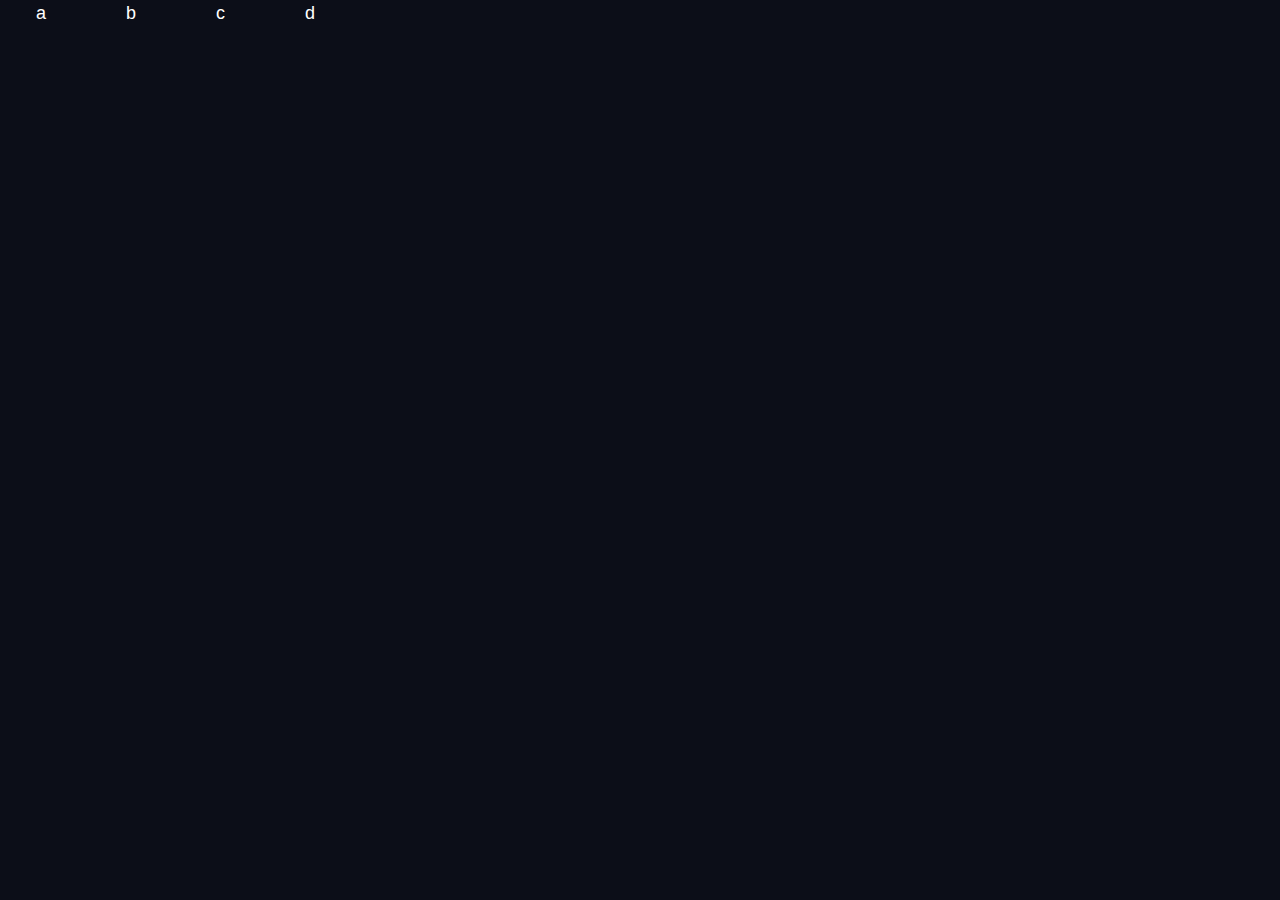
==== index.html @ 2124998d "Finished design system page" ====
<!DOCTYPE html>
<html lang="en">
  <head>
    <meta charset="UTF-8" />
    <meta name="viewport" content="width=device-width, initial-scale=1.0" />

    <link
      rel="icon"
      type="image/png"
      sizes="32x32"
      href="./assets/favicon-32x32.png"
    />
    <link rel="stylesheet" href="index.css" />

    <title>Frontend Mentor | Space tourism website</title>
  </head>
  <body>
    <div class="container flex" style="--gap: 5rem">
      <div class="box">a</div>
      <div class="box">b</div>
      <div class="box">c</div>
      <div class="box">d</div>
    </div>
  </body>
</html>
---- index.css ----
/* ------------------- */
/* Custom Properties   */
/* ------------------- */
:root {
  /* colors */
  --clr-dark: 230 35% 7%;
  --clr-light: 231 77% 90%;
  --clr-white: 0 0% 100%;

  /* fonts-sizes */
  --fs-900: 9.375rem;
  --fs-800: 6.25rem;
  --fs-700: 3.5rem;
  --fs-600: 2rem;
  --fs-500: 1.75rem;
  --fs-400: 1.125rem;
  --fs-300: 1rem;
  --fs-200: 0.875rem;
  /* font-families */
  --ff-serif: "Bellefair", serif;
  --ff-sans-cond: "Barlow Condensed", sans-serif;
  --ff-sans-normal: "Barlow", sans-serif;
}

/* ------------------- */
/* Reset               */
/* ------------------- */
/* https://piccalil.li/blog/a-modern-css-reset/ */

/* box sizing */
*,
*::before,
*::after {
  box-sizing: border-box;
}
/* reset margins */
body,
h1,
h2,
h3,
h4,
h5,
p,
figure,
picture {
  margin: 0;
}
h1,
h2,
h3,
h4,
h5,
h6,
p {
  font-weight: 400;
}
body {
  font-family: var(--ff-sans-normal);
  font-size: var(--fs-400);
  color: hsl(var(--clr-white));
  background-color: hsl(var(--clr-dark));
  line-height: 1.5;
  min-height: 100vh;
}
/* make images easier to work with */
img,
picture {
  max-width: 100%;
  display: block;
}
/* make forms elements easier to work with */
input,
button,
textarea,
select {
  font: inherit;
}
/* remove animations for people who've turned them off */
@media (prefers-reduce-motion: reduce) {
  *,
  *::before,
  *::after {
    animation-duration: 0.01ms !important;
    animation-iteration-count: 1 !important;
    transition-duration: 0.01ms !important;
    scroll-behavior: auto !important;
  }
}

/* ------------------- */
/* Utility Classes     */
/* ------------------- */
/* General */
.flex {
  display: flex;
  gap: var(--gap, 1rem);
}
.grid {
  display: grid;
  gap: var(--gap, 1rem);
}
.flex-column {
  flex-direction: column;
}
.justify-center {
  justify-content: center;
}
.flow > * + * {
  margin-top: var(--flow-space, 1rem);
}
.container {
  /* padding-inline: 2em; */
  padding: 0 2em;
  /* margin-inline: auto; */
  margin: 0 auto;
  max-width: 80rem;
}
.sr-only {
  position: absolute;
  width: 1px;
  height: 1px;
  padding: 0;
  margin: -1px;
  overflow: hidden;
  clip: rect(0, 0, 0, 0);
  white-space: nowrap;
  border: 0;
}

/* Colors */
.bg-dark {
  background-color: hsl(var(--clr-dark));
}
.bg-light {
  background-color: hsl(var(--clr-light));
}
.bg-white {
  background-color: hsl(var(--clr-white));
}
.text-dark {
  color: hsl(var(--clr-dark));
}
.text-light {
  color: hsl(var(--clr-light));
}
.text-white {
  color: hsl(var(--clr-white));
}

/* typography */
.ff-serif {
  font-family: var(--ff-serif);
}
.ff-sans-cond {
  font-family: var(--ff-sans-cond);
}
.ff-sans-normal {
  font-family: var(--ff-sans-normal);
}
.letter-spacing-1 {
  letter-spacing: 4.75px;
}
.letter-spacing-2 {
  letter-spacing: 2.7px;
}
.letter-spacing-3 {
  letter-spacing: 2.35px;
}
.uppercase {
  text-transform: uppercase;
}
.fs-900 {
  font-size: var(--fs-900);
}
.fs-800 {
  font-size: var(--fs-800);
}
.fs-700 {
  font-size: var(--fs-700);
}
.fs-600 {
  font-size: var(--fs-600);
}
.fs-500 {
  font-size: var(--fs-500);
}
.fs-400 {
  font-size: var(--fs-400);
}
.fs-300 {
  font-size: var(--fs-300);
}
.fs-200 {
  font-size: var(--fs-200);
}
.fs-900,
.fs-800,
.fs-700,
.fs-600 {
  line-height: 1.1;
}
.text-center {
  text-align: center;
}
.numbered-title {
  font-family: var(--ff-sans-cond);
  font-size: var(--fs-500);
  text-transform: uppercase;
  letter-spacing: 4.72px;
}
.numbered-title span {
  margin-right: 0.5em;
  font-weight: 700;
  color: hsl(var(--clr-white) / 0.25);
}
/* Spacing */
.mx-auto {
  margin-left: auto;
  margin-right: auto;
}

/* ------------------- */
/* componens     */
/* ------------------- */
.large-button {
  position: relative;
  display: grid;
  place-items: center;
  padding: 0 2em;
  aspect-ratio: 1;
  border-radius: 50%;
  text-decoration: none;
}
.large-button::after {
  content: "";
  position: absolute;
  z-index: -1;
  width: 100%;
  height: 100%;
  background: hsl(var(--clr-white) / 0.15);
  border-radius: 50%;
  opacity: 0;
  transition: opacity 500ms ease-in-out, transform 750ms ease-in-out;
}

.large-button:hover::after,
.large-button:focus::after,
.large-button.focus::after {
  opacity: 1;
  transform: scale(1.5);
}

.primary-navigation {
  --gap: 8rem;
  --underline-gap: 2rem;
  list-style: none;
  padding: 0;
  margin: 0;
}
.primary-navigation a {
  text-decoration: none;
}
.primary-navigation a > span {
  font-weight: 700;
  margin-right: 0.5em;
}
.underline-indicators > * {
  padding: var(--underline-gap, 1rem) 0;
  border: 0;
  cursor: pointer;
  border-bottom: 0.2rem solid hsl(var(--clr-white) / 0);
}
.underline-indicators > *:hover,
.underline-indicators > *:focus,
.underline-indicators > .hover {
  border-color: hsl(var(--clr-white) / 0.5);
}
.underline-indicators > .active {
  border-color: hsl(var(--clr-white) / 1);
}

.tab-list {
  --gap: 2rem;
}

.dot-indicators > * {
  cursor: pointer;
  border: 0;
  border-radius: 50%;
  aspect-ratio: 1;
  padding: 0.5em;
  background-color: hsl(var(--clr-white) / 0.25);
}
.dot-indicators > *:hover,
.dot-indicators > *:focus {
  background-color: hsl(var(--clr-white) / 0.5);
}
.dot-indicators > .active {
  background-color: hsl(var(--clr-white) / 1);
}
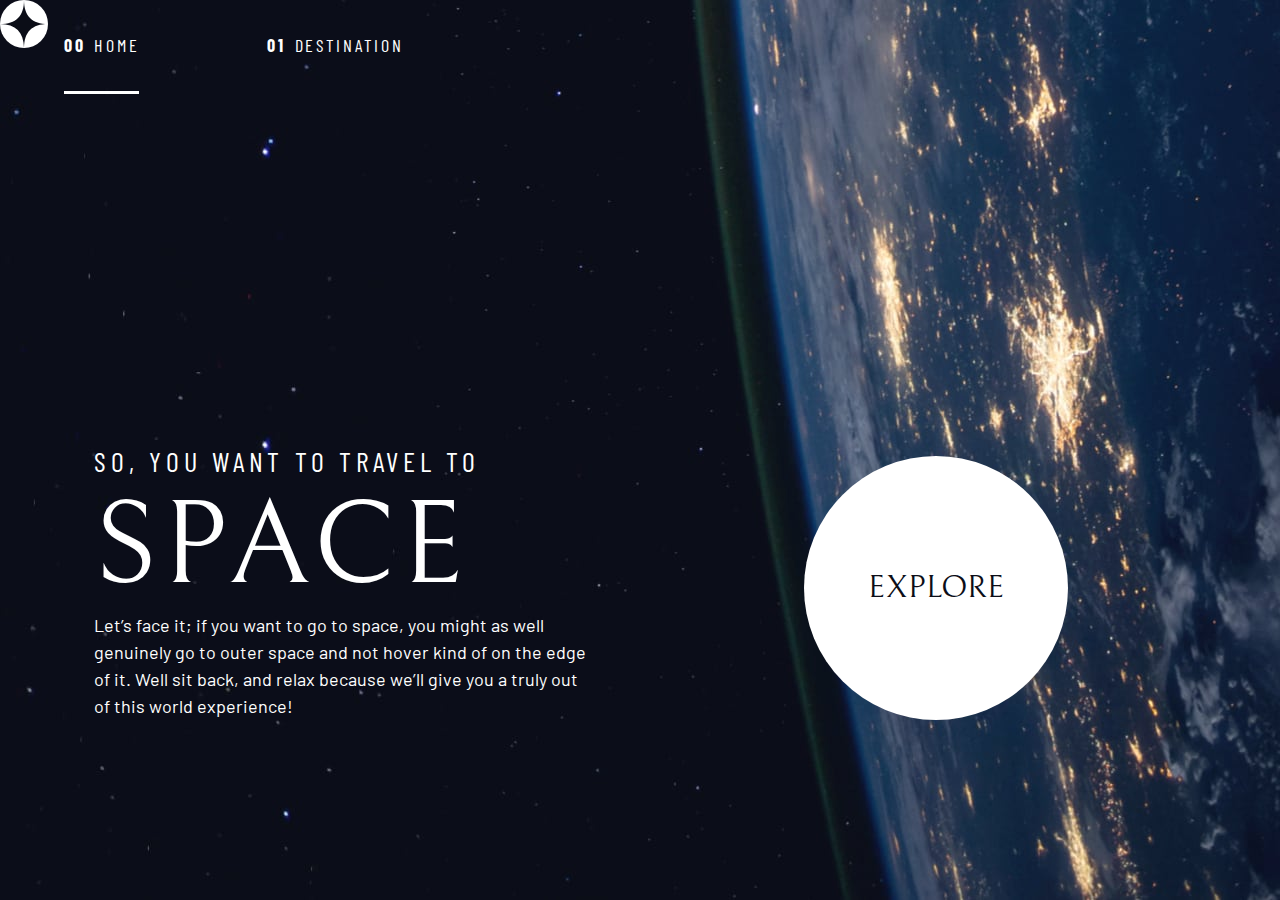
==== commit 4be82322: "Kevin finished home page and utility classes" ====
--- a/index.html
+++ b/index.html
@@ -4,22 +4,55 @@
     <meta charset="UTF-8" />
     <meta name="viewport" content="width=device-width, initial-scale=1.0" />
 
+    <link rel="icon" type="image/png" sizes="32x32" href="./assets/favicon-32x32.png" />
+    <link rel="preconnect" href="https://fonts.googleapis.com" />
+    <link rel="preconnect" href="https://fonts.gstatic.com" crossorigin />
     <link
-      rel="icon"
-      type="image/png"
-      sizes="32x32"
-      href="./assets/favicon-32x32.png"
+      href="https://fonts.googleapis.com/css2?family=Barlow+Condensed:wght@400;700&family=Bellefair&family=Barlow:wght@400;700&display=swap"
+      rel="stylesheet"
     />
+
     <link rel="stylesheet" href="index.css" />
 
     <title>Frontend Mentor | Space tourism website</title>
   </head>
-  <body>
-    <div class="container flex" style="--gap: 5rem">
-      <div class="box">a</div>
-      <div class="box">b</div>
-      <div class="box">c</div>
-      <div class="box">d</div>
+  <body class="home">
+    <heade class="primary-header d-flex">
+      <div>
+        <img src="./assets/shared/logo.svg" alt="" />
+      </div>
+      <nav>
+        <ul class="primary-navigation underline-indicators d-flex">
+          <li class="active">
+            <a class="ff-sans-cond uppercase text-white letter-spacing-2" href="index.html"><span>00</span>Home</a>
+          </li>
+          <li>
+            <a class="ff-sans-cond uppercase text-white letter-spacing-2" href="#"><span>01</span>Destination</a>
+          </li>
+          <!-- <li>
+            <a class="ff-sans-cond uppercase text-white letter-spacing-2" href="#"><span>02</span>Crew</a>
+          </li>
+          <li>
+            <a class="ff-sans-cond uppercase text-white letter-spacing-2" href="#"><span>03</span>Technology</a>
+          </li> -->
+        </ul>
+      </nav>
+    </heade>
+
+    <div class="grid-container grid-container--home">
+      <div>
+        <h1 class="text-accent fs-500 ff-sans-cond uppercase letter-spacing-1">
+          So, you want to travel to <span class="fs-900 ff-serif text-white d-block">Space</span>
+        </h1>
+        <p>
+          Let’s face it; if you want to go to space, you might as well genuinely go to outer space and not hover kind of on the edge of it. Well sit
+          back, and relax because we’ll give you a truly out of this world experience!
+        </p>
+      </div>
+
+      <div>
+        <a href="#" class="large-button uppercase ff-serif text-dark bg-white">Explore</a>
+      </div>
     </div>
   </body>
 </html>
--- a/index.css
+++ b/index.css
@@ -1,39 +1,54 @@
+/* ----------------------------------------------------------------------------------- */
 /* ------------------- */
 /* Custom Properties   */
 /* ------------------- */
+/* ----------------------------------------------------------------------------------- */
 :root {
-  /* colors */
   --clr-dark: 230 35% 7%;
   --clr-light: 231 77% 90%;
   --clr-white: 0 0% 100%;
 
-  /* fonts-sizes */
-  --fs-900: 9.375rem;
-  --fs-800: 6.25rem;
-  --fs-700: 3.5rem;
-  --fs-600: 2rem;
+  --fs-900: clamp(5rem, 8vw + 1rem, 9.375rem);
+  --fs-800: clamp(3.5rem, 4rem, 5rem);
+  --fs-700: clamp(1.5rem, 2.5rem, 3.5rem);
+  --fs-600: clamp(1rem, 1.5rem, 2rem);
   --fs-500: 1.75rem;
-  --fs-400: 1.125rem;
+  --fs-400: 0.9375rem;
   --fs-300: 1rem;
   --fs-200: 0.875rem;
-  /* font-families */
+
   --ff-serif: "Bellefair", serif;
   --ff-sans-cond: "Barlow Condensed", sans-serif;
   --ff-sans-normal: "Barlow", sans-serif;
 }
-
-/* ------------------- */
-/* Reset               */
-/* ------------------- */
-/* https://piccalil.li/blog/a-modern-css-reset/ */
-
-/* box sizing */
+@media (min-width: 540px) {
+  :root {
+    /* --fs-800: 5rem; */
+    /* --fs-700: 2.5rem; */
+    /* --fs-600: 1.5rem; */
+    --fs-400: 1rem;
+  }
+}
+@media (min-width: 720px) {
+  :root {
+    /* --fs-700: 3.5rem; */
+    /* --fs-600: 2rem; */
+    --fs-400: 1.125rem;
+  }
+}
+
+/* ----------------------------------------------------------------------------------- */
+/* ------------------- */
+/*                     */
+/*       RESET         */
+/*                     */
+/* ------------------- */
+/* ----------------------------------------------------------------------------------- */
 *,
 *::before,
 *::after {
   box-sizing: border-box;
 }
-/* reset margins */
 body,
 h1,
 h2,
@@ -61,14 +76,15 @@
   background-color: hsl(var(--clr-dark));
   line-height: 1.5;
   min-height: 100vh;
-}
-/* make images easier to work with */
+
+  display: grid;
+  grid-template-rows: min-content 1fr;
+}
 img,
 picture {
   max-width: 100%;
   display: block;
 }
-/* make forms elements easier to work with */
 input,
 button,
 textarea,
@@ -87,33 +103,62 @@
   }
 }
 
-/* ------------------- */
-/* Utility Classes     */
-/* ------------------- */
-/* General */
-.flex {
+/* ----------------------------------------------------------------------------------- */
+/* ------------------- */
+/*                     */
+/*   UTILITY CLASSES   */
+/*                     */
+/* ------------------- */
+/* ----------------------------------------------------------------------------------- */
+/* Grid system */
+.d-flex {
   display: flex;
   gap: var(--gap, 1rem);
 }
-.grid {
+.d-grid {
   display: grid;
   gap: var(--gap, 1rem);
 }
-.flex-column {
-  flex-direction: column;
+.d-block {
+  display: block;
 }
 .justify-center {
   justify-content: center;
 }
+.container {
+  padding-inline: 2em;
+  margin-inline: auto;
+  max-width: 80rem;
+}
+.grid-container {
+  text-align: center;
+  place-items: center;
+  display: grid;
+  padding-inline: 1rem;
+}
+.grid-container * {
+  max-width: 50ch;
+}
+
+@media (min-width: 720px) {
+  .grid-container {
+    text-align: left;
+    column-gap: var(--container-gap, 2rem);
+    grid-template-columns: minmax(1rem, 1fr) repeat(2, minmax(0, 40rem)) minmax(1rem, 1fr);
+  }
+  .grid-container > *:first-child {
+    grid-column: 2;
+  }
+  .grid-container > *:last-child {
+    grid-column: 3;
+  }
+  .grid-container--home {
+    padding-bottom: max(6rem, 20vh);
+    align-items: end;
+  }
+}
 .flow > * + * {
   margin-top: var(--flow-space, 1rem);
-}
-.container {
-  /* padding-inline: 2em; */
-  padding: 0 2em;
-  /* margin-inline: auto; */
-  margin: 0 auto;
-  max-width: 80rem;
 }
 .sr-only {
   position: absolute;
@@ -218,13 +263,17 @@
   margin-left: auto;
   margin-right: auto;
 }
-
-/* ------------------- */
-/* componens     */
-/* ------------------- */
+/* ----------------------------------------------------------------------------------- */
+/* ------------------- */
+/*                     */
+/*     COMPONENTS      */
+/*                     */
+/* ------------------- */
+/* ----------------------------------------------------------------------------------- */
 .large-button {
+  font-size: 2rem;
   position: relative;
-  display: grid;
+  display: inline-grid;
   place-items: center;
   padding: 0 2em;
   aspect-ratio: 1;
@@ -298,3 +347,29 @@
 .dot-indicators > .active {
   background-color: hsl(var(--clr-white) / 1);
 }
+
+/* ------------------- */
+/*                     */
+/*       PAGES         */
+/*                     */
+/* ------------------- */
+body {
+  background-size: cover;
+  background-position: bottom center;
+}
+/* home */
+.home {
+  background-image: url(./assets/home/background-home-mobile.jpg);
+}
+@media (min-width: 540px) {
+  .home {
+    background-position: center center;
+    background-image: url(./assets/home/background-home-tablet.jpg);
+  }
+}
+
+@media (min-width: 720px) {
+  .home {
+    background-image: url(./assets/home/background-home-desktop.jpg);
+  }
+}
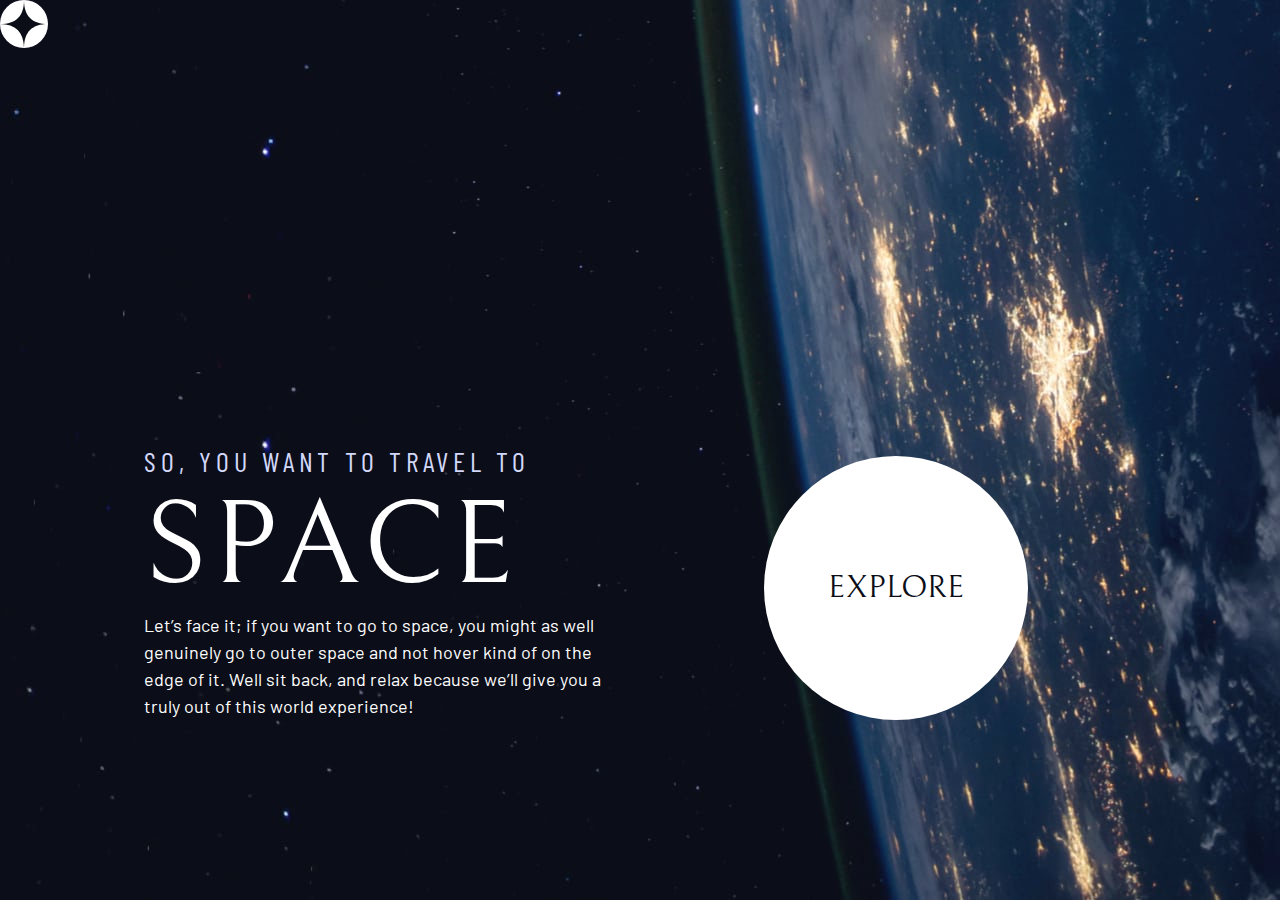
==== commit eeed1599: "kevin solution for home page" ====
--- a/index.html
+++ b/index.html
@@ -5,6 +5,7 @@
     <meta name="viewport" content="width=device-width, initial-scale=1.0" />
 
     <link rel="icon" type="image/png" sizes="32x32" href="./assets/favicon-32x32.png" />
+    <!-- Google fonts -->
     <link rel="preconnect" href="https://fonts.googleapis.com" />
     <link rel="preconnect" href="https://fonts.gstatic.com" crossorigin />
     <link
@@ -12,44 +13,36 @@
       rel="stylesheet"
     />
 
+    <!-- Our custom CSS -->
     <link rel="stylesheet" href="index.css" />
-
     <title>Frontend Mentor | Space tourism website</title>
   </head>
   <body class="home">
-    <heade class="primary-header d-flex">
+    <header class="primary-header flex">
       <div>
-        <img src="./assets/shared/logo.svg" alt="" />
+        <img src="./assets/shared/logo.svg" alt="space tourism logo" class="logo" />
       </div>
-      <nav>
-        <ul class="primary-navigation underline-indicators d-flex">
-          <li class="active">
-            <a class="ff-sans-cond uppercase text-white letter-spacing-2" href="index.html"><span>00</span>Home</a>
-          </li>
-          <li>
-            <a class="ff-sans-cond uppercase text-white letter-spacing-2" href="#"><span>01</span>Destination</a>
-          </li>
-          <!-- <li>
-            <a class="ff-sans-cond uppercase text-white letter-spacing-2" href="#"><span>02</span>Crew</a>
-          </li>
-          <li>
-            <a class="ff-sans-cond uppercase text-white letter-spacing-2" href="#"><span>03</span>Technology</a>
-          </li> -->
+      <!-- <nav>
+        <ul class="primary-navigation underline-indicators flex">
+            <li class="active"><a class="ff-sans-cond uppercase text-white letter-spacing-2" href="index.html"><span>00</span>Home</a>
+            <li><a class="ff-sans-cond uppercase text-white letter-spacing-2" href="destination.html"><span>01</span>Destination</a>
+            <li><a class="ff-sans-cond uppercase text-white letter-spacing-2" href="crew.html"><span>02</span>Crew</a>
+            <li><a class="ff-sans-cond uppercase text-white letter-spacing-2" href="technology.html"><span>03</span>Technology</a>
         </ul>
-      </nav>
-    </heade>
+    </nav> -->
+    </header>
 
     <div class="grid-container grid-container--home">
       <div>
         <h1 class="text-accent fs-500 ff-sans-cond uppercase letter-spacing-1">
-          So, you want to travel to <span class="fs-900 ff-serif text-white d-block">Space</span>
+          So, you want to travel to <span class="d-block fs-900 ff-serif text-white">Space</span>
         </h1>
+
         <p>
           Let’s face it; if you want to go to space, you might as well genuinely go to outer space and not hover kind of on the edge of it. Well sit
           back, and relax because we’ll give you a truly out of this world experience!
         </p>
       </div>
-
       <div>
         <a href="#" class="large-button uppercase ff-serif text-dark bg-white">Explore</a>
       </div>
--- a/index.css
+++ b/index.css
@@ -1,54 +1,62 @@
-/* ----------------------------------------------------------------------------------- */
-/* ------------------- */
-/* Custom Properties   */
-/* ------------------- */
-/* ----------------------------------------------------------------------------------- */
+/* ------------------- */
+/* Custom properties   */
+/* ------------------- */
+
 :root {
+  /* colors */
   --clr-dark: 230 35% 7%;
   --clr-light: 231 77% 90%;
   --clr-white: 0 0% 100%;
 
+  /* font-sizes */
   --fs-900: clamp(5rem, 8vw + 1rem, 9.375rem);
-  --fs-800: clamp(3.5rem, 4rem, 5rem);
-  --fs-700: clamp(1.5rem, 2.5rem, 3.5rem);
-  --fs-600: clamp(1rem, 1.5rem, 2rem);
+  --fs-800: 3.5rem;
+  --fs-700: 1.5rem;
+  --fs-600: 1rem;
   --fs-500: 1.75rem;
   --fs-400: 0.9375rem;
   --fs-300: 1rem;
   --fs-200: 0.875rem;
 
+  /* font-families */
   --ff-serif: "Bellefair", serif;
   --ff-sans-cond: "Barlow Condensed", sans-serif;
   --ff-sans-normal: "Barlow", sans-serif;
 }
-@media (min-width: 540px) {
+
+@media (min-width: 35em) {
   :root {
-    /* --fs-800: 5rem; */
-    /* --fs-700: 2.5rem; */
-    /* --fs-600: 1.5rem; */
+    --fs-800: 5rem;
+    --fs-700: 2.5rem;
+    --fs-600: 1.5rem;
     --fs-400: 1rem;
   }
 }
-@media (min-width: 720px) {
+
+@media (min-width: 45em) {
   :root {
-    /* --fs-700: 3.5rem; */
-    /* --fs-600: 2rem; */
+    /* font-sizes */
+    --fs-800: 6.25rem;
+    --fs-700: 3.5rem;
+    --fs-600: 2rem;
     --fs-400: 1.125rem;
   }
 }
 
-/* ----------------------------------------------------------------------------------- */
-/* ------------------- */
-/*                     */
-/*       RESET         */
-/*                     */
-/* ------------------- */
-/* ----------------------------------------------------------------------------------- */
+/* ------------------- */
+/* Reset               */
+/* ------------------- */
+
+/* https://piccalil.li/blog/a-modern-css-reset/ */
+
+/* Box sizing */
 *,
 *::before,
 *::after {
   box-sizing: border-box;
 }
+
+/* Reset margins */
 body,
 h1,
 h2,
@@ -60,6 +68,7 @@
 picture {
   margin: 0;
 }
+
 h1,
 h2,
 h3,
@@ -69,6 +78,8 @@
 p {
   font-weight: 400;
 }
+
+/* set up the body */
 body {
   font-family: var(--ff-sans-normal);
   font-size: var(--fs-400);
@@ -80,19 +91,24 @@
   display: grid;
   grid-template-rows: min-content 1fr;
 }
+
+/* make images easier to work with */
 img,
-picture {
+picutre {
   max-width: 100%;
   display: block;
 }
+
+/* make form elements easier to work with */
 input,
 button,
 textarea,
 select {
   font: inherit;
 }
+
 /* remove animations for people who've turned them off */
-@media (prefers-reduce-motion: reduce) {
+@media (prefers-reduced-motion: reduce) {
   *,
   *::before,
   *::after {
@@ -103,63 +119,68 @@
   }
 }
 
-/* ----------------------------------------------------------------------------------- */
-/* ------------------- */
-/*                     */
-/*   UTILITY CLASSES   */
-/*                     */
-/* ------------------- */
-/* ----------------------------------------------------------------------------------- */
-/* Grid system */
-.d-flex {
+/* ------------------- */
+/* Utility classes     */
+/* ------------------- */
+
+/* general */
+
+.flex {
   display: flex;
   gap: var(--gap, 1rem);
 }
-.d-grid {
+
+.grid {
   display: grid;
   gap: var(--gap, 1rem);
 }
+
 .d-block {
   display: block;
 }
-.justify-center {
-  justify-content: center;
-}
+
+.flow > *:where(:not(:first-child)) {
+  margin-top: var(--flow-space, 1rem);
+}
+
 .container {
   padding-inline: 2em;
   margin-inline: auto;
   max-width: 80rem;
 }
+
 .grid-container {
   text-align: center;
+  display: grid;
   place-items: center;
-  display: grid;
   padding-inline: 1rem;
 }
+
 .grid-container * {
   max-width: 50ch;
 }
 
-@media (min-width: 720px) {
+@media (min-width: 45em) {
   .grid-container {
     text-align: left;
     column-gap: var(--container-gap, 2rem);
-    grid-template-columns: minmax(1rem, 1fr) repeat(2, minmax(0, 40rem)) minmax(1rem, 1fr);
-  }
+    grid-template-columns: minmax(1rem, 1fr) repeat(2, minmax(0, 30rem)) minmax(1rem, 1fr);
+  }
+
   .grid-container > *:first-child {
     grid-column: 2;
   }
+
   .grid-container > *:last-child {
     grid-column: 3;
   }
+
   .grid-container--home {
     padding-bottom: max(6rem, 20vh);
     align-items: end;
   }
 }
-.flow > * + * {
-  margin-top: var(--flow-space, 1rem);
-}
+
 .sr-only {
   position: absolute;
   width: 1px;
@@ -168,24 +189,26 @@
   margin: -1px;
   overflow: hidden;
   clip: rect(0, 0, 0, 0);
-  white-space: nowrap;
+  white-space: nowrap; /* added line */
   border: 0;
 }
 
-/* Colors */
+/* colors */
+
 .bg-dark {
   background-color: hsl(var(--clr-dark));
 }
-.bg-light {
+.bg-accent {
   background-color: hsl(var(--clr-light));
 }
 .bg-white {
   background-color: hsl(var(--clr-white));
 }
+
 .text-dark {
   color: hsl(var(--clr-dark));
 }
-.text-light {
+.text-accent {
   color: hsl(var(--clr-light));
 }
 .text-white {
@@ -193,6 +216,7 @@
 }
 
 /* typography */
+
 .ff-serif {
   font-family: var(--ff-serif);
 }
@@ -202,6 +226,7 @@
 .ff-sans-normal {
   font-family: var(--ff-sans-normal);
 }
+
 .letter-spacing-1 {
   letter-spacing: 4.75px;
 }
@@ -211,9 +236,11 @@
 .letter-spacing-3 {
   letter-spacing: 2.35px;
 }
+
 .uppercase {
   text-transform: uppercase;
 }
+
 .fs-900 {
   font-size: var(--fs-900);
 }
@@ -238,63 +265,57 @@
 .fs-200 {
   font-size: var(--fs-200);
 }
+
 .fs-900,
 .fs-800,
 .fs-700,
 .fs-600 {
   line-height: 1.1;
 }
-.text-center {
-  text-align: center;
-}
+
 .numbered-title {
   font-family: var(--ff-sans-cond);
   font-size: var(--fs-500);
   text-transform: uppercase;
   letter-spacing: 4.72px;
 }
+
 .numbered-title span {
   margin-right: 0.5em;
   font-weight: 700;
   color: hsl(var(--clr-white) / 0.25);
 }
-/* Spacing */
-.mx-auto {
-  margin-left: auto;
-  margin-right: auto;
-}
-/* ----------------------------------------------------------------------------------- */
-/* ------------------- */
-/*                     */
-/*     COMPONENTS      */
-/*                     */
-/* ------------------- */
-/* ----------------------------------------------------------------------------------- */
+
+/* ------------------- */
+/* Compontents         */
+/* ------------------- */
+
 .large-button {
   font-size: 2rem;
   position: relative;
+  z-index: 1;
   display: inline-grid;
   place-items: center;
   padding: 0 2em;
+  border-radius: 50%;
   aspect-ratio: 1;
-  border-radius: 50%;
   text-decoration: none;
 }
+
 .large-button::after {
   content: "";
   position: absolute;
   z-index: -1;
   width: 100%;
   height: 100%;
-  background: hsl(var(--clr-white) / 0.15);
+  background: hsl(var(--clr-white) / 0.1);
   border-radius: 50%;
   opacity: 0;
-  transition: opacity 500ms ease-in-out, transform 750ms ease-in-out;
+  transition: opacity 500ms linear, transform 750ms ease-in-out;
 }
 
 .large-button:hover::after,
-.large-button:focus::after,
-.large-button.focus::after {
+.large-button:focus::after {
   opacity: 1;
   transform: scale(1.5);
 }
@@ -306,25 +327,31 @@
   padding: 0;
   margin: 0;
 }
+
 .primary-navigation a {
   text-decoration: none;
 }
+
 .primary-navigation a > span {
   font-weight: 700;
   margin-right: 0.5em;
 }
+
 .underline-indicators > * {
+  cursor: pointer;
   padding: var(--underline-gap, 1rem) 0;
   border: 0;
-  cursor: pointer;
   border-bottom: 0.2rem solid hsl(var(--clr-white) / 0);
 }
+
 .underline-indicators > *:hover,
-.underline-indicators > *:focus,
-.underline-indicators > .hover {
+.underline-indicators > *:focus {
   border-color: hsl(var(--clr-white) / 0.5);
 }
-.underline-indicators > .active {
+
+.underline-indicators > .active,
+.underline-indicators > [aria-selected="true"] {
+  color: hsl(var(--clr-white) / 1);
   border-color: hsl(var(--clr-white) / 1);
 }
 
@@ -336,23 +363,22 @@
   cursor: pointer;
   border: 0;
   border-radius: 50%;
-  aspect-ratio: 1;
   padding: 0.5em;
   background-color: hsl(var(--clr-white) / 0.25);
 }
+
 .dot-indicators > *:hover,
 .dot-indicators > *:focus {
   background-color: hsl(var(--clr-white) / 0.5);
 }
-.dot-indicators > .active {
+
+.dot-indicators > [aria-selected="true"] {
   background-color: hsl(var(--clr-white) / 1);
 }
 
-/* ------------------- */
-/*                     */
-/*       PAGES         */
-/*                     */
-/* ------------------- */
+/* ----------------------------- */
+/* Page specific background      */
+/* ----------------------------- */
 body {
   background-size: cover;
   background-position: bottom center;
@@ -361,14 +387,15 @@
 .home {
   background-image: url(./assets/home/background-home-mobile.jpg);
 }
-@media (min-width: 540px) {
+
+@media (min-width: 35rem) {
   .home {
     background-position: center center;
     background-image: url(./assets/home/background-home-tablet.jpg);
   }
 }
 
-@media (min-width: 720px) {
+@media (min-width: 45rem) {
   .home {
     background-image: url(./assets/home/background-home-desktop.jpg);
   }
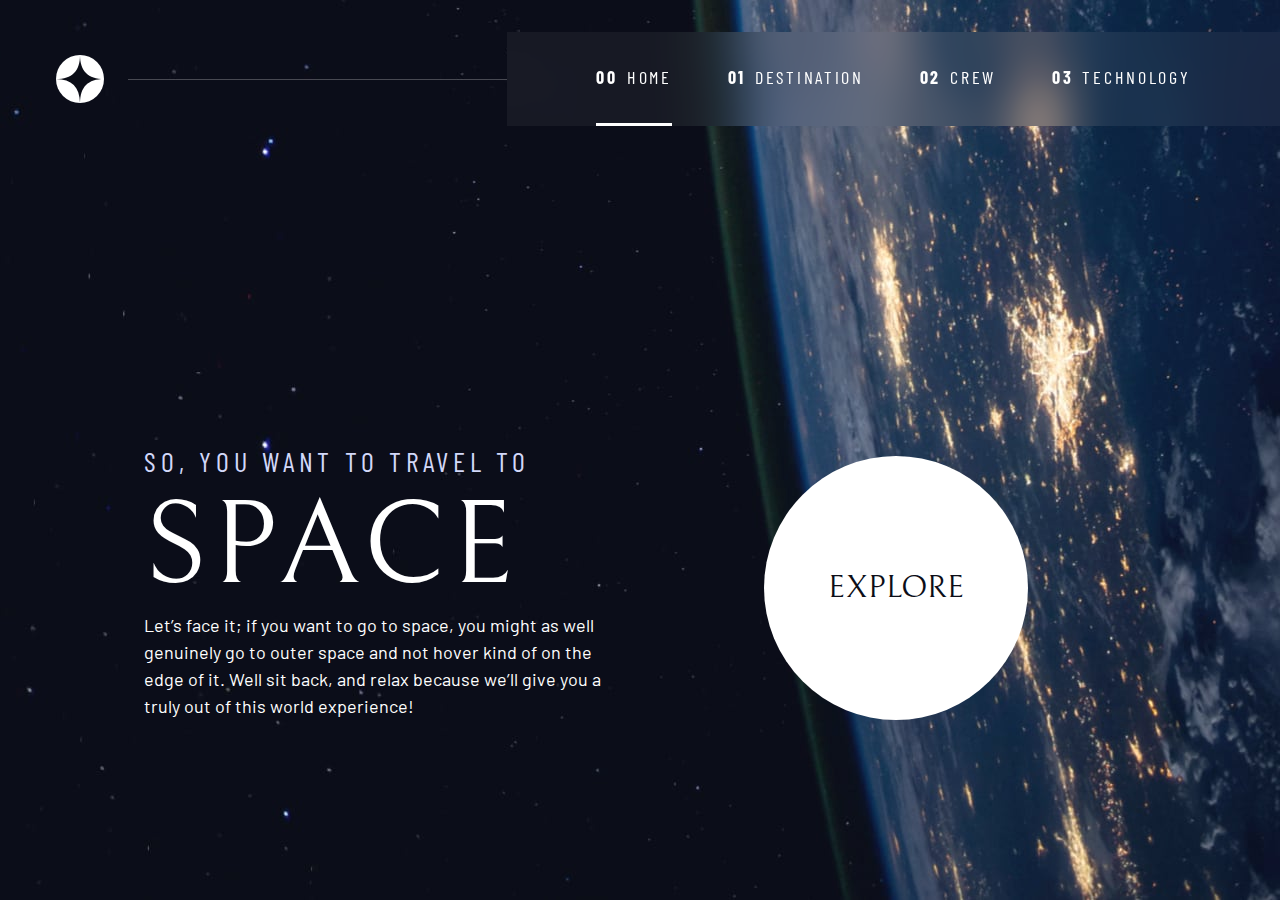
==== commit bf3f9c88: "Finished home and nav" ====
--- a/index.html
+++ b/index.html
@@ -16,23 +16,33 @@
     <!-- Our custom CSS -->
     <link rel="stylesheet" href="index.css" />
     <title>Frontend Mentor | Space tourism website</title>
+    <script src="index.js" defer></script>
   </head>
   <body class="home">
     <header class="primary-header flex">
       <div>
         <img src="./assets/shared/logo.svg" alt="space tourism logo" class="logo" />
       </div>
-      <!-- <nav>
-        <ul class="primary-navigation underline-indicators flex">
-            <li class="active"><a class="ff-sans-cond uppercase text-white letter-spacing-2" href="index.html"><span>00</span>Home</a>
-            <li><a class="ff-sans-cond uppercase text-white letter-spacing-2" href="destination.html"><span>01</span>Destination</a>
-            <li><a class="ff-sans-cond uppercase text-white letter-spacing-2" href="crew.html"><span>02</span>Crew</a>
-            <li><a class="ff-sans-cond uppercase text-white letter-spacing-2" href="technology.html"><span>03</span>Technology</a>
+      <button class="mobile-nav-toggle" aria-controls="primary-navigation"><span class="sr-only" aria-expanded="false">Menu</span></button>
+      <nav>
+        <ul id="primary-navigation" data-visible="false" class="primary-navigation underline-indicators flex">
+          <li class="active">
+            <a class="ff-sans-cond uppercase text-white letter-spacing-2" href="index.html"><span aria-hidden="true">00</span>Home</a>
+          </li>
+          <li>
+            <a class="ff-sans-cond uppercase text-white letter-spacing-2" href="destination.html"><span aria-hidden="true">01</span>Destination</a>
+          </li>
+          <li>
+            <a class="ff-sans-cond uppercase text-white letter-spacing-2" href="crew.html"><span aria-hidden="true">02</span>Crew</a>
+          </li>
+          <li>
+            <a class="ff-sans-cond uppercase text-white letter-spacing-2" href="technology.html"><span aria-hidden="true">03</span>Technology</a>
+          </li>
         </ul>
-    </nav> -->
+      </nav>
     </header>
 
-    <div class="grid-container grid-container--home">
+    <main class="grid-container grid-container--home">
       <div>
         <h1 class="text-accent fs-500 ff-sans-cond uppercase letter-spacing-1">
           So, you want to travel to <span class="d-block fs-900 ff-serif text-white">Space</span>
@@ -46,6 +56,6 @@
       <div>
         <a href="#" class="large-button uppercase ff-serif text-dark bg-white">Explore</a>
       </div>
-    </div>
+    </main>
   </body>
 </html>
--- a/index.css
+++ b/index.css
@@ -90,6 +90,8 @@
 
   display: grid;
   grid-template-rows: min-content 1fr;
+
+  overflow-x: hidden;
 }
 
 /* make images easier to work with */
@@ -320,12 +322,25 @@
   transform: scale(1.5);
 }
 
+/* primary-header */
+
+.logo {
+  margin: 1.5rem clamp(1.5rem, 5vw, 3.5rem);
+}
+
+.primary-header {
+  justify-content: space-between;
+  align-items: center;
+}
+
 .primary-navigation {
-  --gap: 8rem;
+  --gap: clamp(1.5rem, 5vw, 3.5rem);
   --underline-gap: 2rem;
   list-style: none;
   padding: 0;
   margin: 0;
+  background: hsl(var(--clr-white) / 0.05);
+  backdrop-filter: blur(1.5rem);
 }
 
 .primary-navigation a {
@@ -335,6 +350,90 @@
 .primary-navigation a > span {
   font-weight: 700;
   margin-right: 0.5em;
+}
+
+.mobile-nav-toggle {
+  display: none;
+}
+
+@media (max-width: 35rem) {
+  .primary-navigation {
+    --underline-gap: 0.5rem;
+    position: fixed;
+    z-index: 1000;
+    inset: 0 0 0 30%;
+    list-style: none;
+    padding: min(20rem, 15vh) 2rem;
+    margin: 0;
+    flex-direction: column;
+    transform: translateX(100%);
+    transition: transform 500ms ease-in-out;
+  }
+
+  .primary-navigation[data-visible="true"] {
+    transform: translateX(0);
+  }
+
+  .primary-navigation.underline-indicators > .active {
+    border: 0;
+  }
+
+  .mobile-nav-toggle {
+    display: block;
+    position: absolute;
+    z-index: 2000;
+    right: 1rem;
+    top: 2rem;
+    background: transparent;
+    background-image: url(./assets/shared/icon-hamburger.svg);
+    background-repeat: no-repeat;
+    background-position: center;
+    width: 1.5rem;
+    aspect-ratio: 1;
+    border: 0;
+  }
+
+  .mobile-nav-toggle[aria-expanded="true"] {
+    background-image: url(./assets/shared/icon-close.svg);
+  }
+
+  .mobile-nav-toggle:focus-visible {
+    outline: 5px solid white;
+    outline-offset: 5px;
+  }
+}
+
+@media (min-width: 35em) {
+  .primary-navigation {
+    padding-inline: clamp(3rem, 7vw, 7rem);
+  }
+}
+
+@media (min-width: 35em) and (max-width: 44.999em) {
+  .primary-navigation a > span {
+    display: none;
+  }
+}
+
+@media (min-width: 45em) {
+  .primary-header::after {
+    content: "";
+    display: block;
+    position: relative;
+    height: 1px;
+    width: 100%;
+    margin-right: -2.5rem;
+    background: hsl(var(--clr-white) / 0.25);
+    order: 1;
+  }
+
+  nav {
+    order: 2;
+  }
+
+  .primary-navigation {
+    margin-block: 2rem;
+  }
 }
 
 .underline-indicators > * {
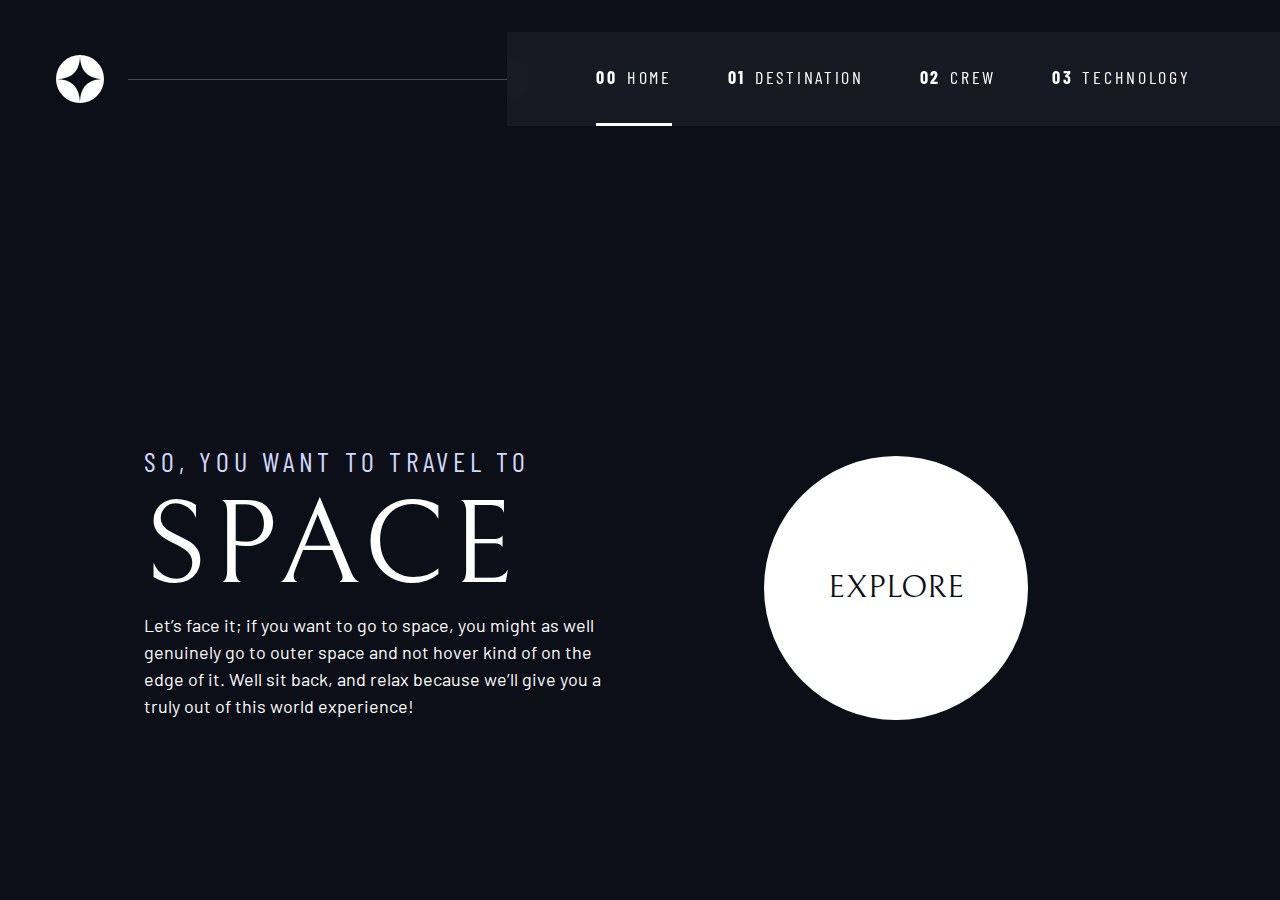
==== commit a9f35641: "Corrected links" ====
--- a/index.html
+++ b/index.html
@@ -14,11 +14,12 @@
     />
 
     <!-- Our custom CSS -->
-    <link rel="stylesheet" href="index.css" />
+    <link rel="stylesheet" href="css/index.css" />
     <title>Frontend Mentor | Space tourism website</title>
     <script src="index.js" defer></script>
   </head>
   <body class="home">
+    <a class="skip-to-content" href="#main">Skip to content</a>
     <header class="primary-header flex">
       <div>
         <img src="./assets/shared/logo.svg" alt="space tourism logo" class="logo" />
@@ -30,19 +31,23 @@
             <a class="ff-sans-cond uppercase text-white letter-spacing-2" href="index.html"><span aria-hidden="true">00</span>Home</a>
           </li>
           <li>
-            <a class="ff-sans-cond uppercase text-white letter-spacing-2" href="destination.html"><span aria-hidden="true">01</span>Destination</a>
+            <a class="ff-sans-cond uppercase text-white letter-spacing-2" href="pages/destination.html"
+              ><span aria-hidden="true">01</span>Destination</a
+            >
           </li>
           <li>
-            <a class="ff-sans-cond uppercase text-white letter-spacing-2" href="crew.html"><span aria-hidden="true">02</span>Crew</a>
+            <a class="ff-sans-cond uppercase text-white letter-spacing-2" href="pages/crew.html"><span aria-hidden="true">02</span>Crew</a>
           </li>
           <li>
-            <a class="ff-sans-cond uppercase text-white letter-spacing-2" href="technology.html"><span aria-hidden="true">03</span>Technology</a>
+            <a class="ff-sans-cond uppercase text-white letter-spacing-2" href="pages/technology.html"
+              ><span aria-hidden="true">03</span>Technology</a
+            >
           </li>
         </ul>
       </nav>
     </header>
 
-    <main class="grid-container grid-container--home">
+    <main id="main" class="grid-container grid-container--home">
       <div>
         <h1 class="text-accent fs-500 ff-sans-cond uppercase letter-spacing-1">
           So, you want to travel to <span class="d-block fs-900 ff-serif text-white">Space</span>
@@ -54,7 +59,7 @@
         </p>
       </div>
       <div>
-        <a href="#" class="large-button uppercase ff-serif text-dark bg-white">Explore</a>
+        <a href="pages/destination.html" class="large-button uppercase ff-serif text-dark bg-white">Explore</a>
       </div>
     </main>
   </body>
--- a/css/index.css
+++ b/css/index.css
@@ -0,0 +1,687 @@
+/* ------------------- */
+/* Custom properties   */
+/* ------------------- */
+
+:root {
+  /* colors */
+  --clr-dark: 230 35% 7%;
+  --clr-light: 231 77% 90%;
+  --clr-white: 0 0% 100%;
+
+  /* font-sizes */
+  --fs-900: clamp(5rem, 8vw + 1rem, 9.375rem);
+  --fs-800: 3.5rem;
+  --fs-700: 1.5rem;
+  --fs-600: 1rem;
+  --fs-500: 1rem;
+  --fs-400: 0.9375rem;
+  --fs-300: 1rem;
+  --fs-200: 0.875rem;
+
+  /* font-families */
+  --ff-serif: "Bellefair", serif;
+  --ff-sans-cond: "Barlow Condensed", sans-serif;
+  --ff-sans-normal: "Barlow", sans-serif;
+}
+
+@media (min-width: 35em) {
+  :root {
+    --fs-800: 5rem;
+    --fs-700: 2.5rem;
+    --fs-600: 1.5rem;
+    --fs-500: 1.25rem;
+    --fs-400: 1rem;
+  }
+}
+
+@media (min-width: 45em) {
+  :root {
+    /* font-sizes */
+    --fs-800: 6.25rem;
+    --fs-700: 3.5rem;
+    --fs-600: 2rem;
+    --fs-500: 1.75rem;
+    --fs-400: 1.125rem;
+  }
+}
+
+/* ------------------- */
+/* Reset               */
+/* ------------------- */
+
+/* https://piccalil.li/blog/a-modern-css-reset/ */
+
+/* Box sizing */
+*,
+*::before,
+*::after {
+  box-sizing: border-box;
+}
+
+/* Reset margins */
+body,
+h1,
+h2,
+h3,
+h4,
+h5,
+p,
+figure,
+picture {
+  margin: 0;
+}
+
+h1,
+h2,
+h3,
+h4,
+h5,
+h6,
+p {
+  font-weight: 400;
+}
+
+/* set up the body */
+body {
+  font-family: var(--ff-sans-normal);
+  font-size: var(--fs-400);
+  color: hsl(var(--clr-white));
+  background-color: hsl(var(--clr-dark));
+  line-height: 1.5;
+  min-height: 100vh;
+
+  display: grid;
+  grid-template-rows: min-content 1fr;
+
+  overflow-x: hidden;
+}
+
+/* make images easier to work with */
+img,
+picutre {
+  max-width: 100%;
+  display: block;
+}
+
+/* make form elements easier to work with */
+input,
+button,
+textarea,
+select {
+  font: inherit;
+}
+
+/* remove animations for people who've turned them off */
+@media (prefers-reduced-motion: reduce) {
+  *,
+  *::before,
+  *::after {
+    animation-duration: 0.01ms !important;
+    animation-iteration-count: 1 !important;
+    transition-duration: 0.01ms !important;
+    scroll-behavior: auto !important;
+  }
+}
+
+/* ------------------- */
+/* Utility classes     */
+/* ------------------- */
+
+/* general */
+
+.flex {
+  display: flex;
+  gap: var(--gap, 1rem);
+}
+
+.grid {
+  display: grid;
+  gap: var(--gap, 1rem);
+}
+
+.d-block {
+  display: block;
+}
+
+.flow > *:where(:not(:first-child)) {
+  margin-top: var(--flow-space, 1rem);
+}
+
+.flow--space-small {
+  --flow-space: 0.75rem;
+}
+
+.container {
+  padding-inline: 2em;
+  margin-inline: auto;
+  max-width: 80rem;
+}
+
+.sr-only {
+  position: absolute;
+  width: 1px;
+  height: 1px;
+  padding: 0;
+  margin: -1px;
+  overflow: hidden;
+  clip: rect(0, 0, 0, 0);
+  white-space: nowrap; /* added line */
+  border: 0;
+}
+
+.skip-to-content {
+  position: absolute;
+  z-index: 9999;
+  background: hsl(var(--clr-white));
+  color: hsl(var(--clr-dark));
+  padding: 0.5em 1em;
+  margin-inline: auto;
+  transform: translateY(-100%);
+  transition: transform 250ms ease-in;
+}
+
+.skip-to-content:focus {
+  transform: translateY(0);
+}
+
+/* colors */
+
+.bg-dark {
+  background-color: hsl(var(--clr-dark));
+}
+.bg-accent {
+  background-color: hsl(var(--clr-light));
+}
+.bg-white {
+  background-color: hsl(var(--clr-white));
+}
+
+.text-dark {
+  color: hsl(var(--clr-dark));
+}
+.text-accent {
+  color: hsl(var(--clr-light));
+}
+.text-white {
+  color: hsl(var(--clr-white));
+}
+
+/* typography */
+
+.ff-serif {
+  font-family: var(--ff-serif);
+}
+.ff-sans-cond {
+  font-family: var(--ff-sans-cond);
+}
+.ff-sans-normal {
+  font-family: var(--ff-sans-normal);
+}
+
+.letter-spacing-1 {
+  letter-spacing: 4.75px;
+}
+.letter-spacing-2 {
+  letter-spacing: 2.7px;
+}
+.letter-spacing-3 {
+  letter-spacing: 2.35px;
+}
+
+.uppercase {
+  text-transform: uppercase;
+}
+
+.fs-900 {
+  font-size: var(--fs-900);
+}
+.fs-800 {
+  font-size: var(--fs-800);
+}
+.fs-700 {
+  font-size: var(--fs-700);
+}
+.fs-600 {
+  font-size: var(--fs-600);
+}
+.fs-500 {
+  font-size: var(--fs-500);
+}
+.fs-400 {
+  font-size: var(--fs-400);
+}
+.fs-300 {
+  font-size: var(--fs-300);
+}
+.fs-200 {
+  font-size: var(--fs-200);
+}
+
+.fs-900,
+.fs-800,
+.fs-700,
+.fs-600 {
+  line-height: 1.1;
+}
+
+.numbered-title {
+  font-family: var(--ff-sans-cond);
+  font-size: var(--fs-500);
+  text-transform: uppercase;
+  letter-spacing: 4.72px;
+}
+
+.numbered-title span {
+  margin-right: 0.5em;
+  font-weight: 700;
+  color: hsl(var(--clr-white) / 0.25);
+}
+
+/* ------------------- */
+/* Compontents         */
+/* ------------------- */
+
+.large-button {
+  font-size: 2rem;
+  position: relative;
+  z-index: 1;
+  display: inline-grid;
+  place-items: center;
+  padding: 0 2em;
+  border-radius: 50%;
+  aspect-ratio: 1;
+  text-decoration: none;
+}
+
+.large-button::after {
+  content: "";
+  position: absolute;
+  z-index: -1;
+  width: 100%;
+  height: 100%;
+  background: hsl(var(--clr-white) / 0.1);
+  border-radius: 50%;
+  opacity: 0;
+  transition: opacity 500ms linear, transform 750ms ease-in-out;
+}
+
+.large-button:hover::after,
+.large-button:focus::after {
+  opacity: 1;
+  transform: scale(1.5);
+}
+
+/* primary-header */
+
+.logo {
+  margin: 1.5rem clamp(1.5rem, 5vw, 3.5rem);
+}
+
+.primary-header {
+  justify-content: space-between;
+  align-items: center;
+}
+
+.primary-navigation {
+  --gap: clamp(1.5rem, 5vw, 3.5rem);
+  --underline-gap: 2rem;
+  list-style: none;
+  padding: 0;
+  margin: 0;
+  background: hsl(var(--clr-white) / 0.05);
+  backdrop-filter: blur(1.5rem);
+}
+
+.primary-navigation a {
+  text-decoration: none;
+}
+
+.primary-navigation a > span {
+  font-weight: 700;
+  margin-right: 0.5em;
+}
+
+.mobile-nav-toggle {
+  display: none;
+}
+
+@media (max-width: 35rem) {
+  .primary-navigation {
+    --underline-gap: 0.5rem;
+    position: fixed;
+    z-index: 1000;
+    inset: 0 0 0 30%;
+    list-style: none;
+    padding: min(20rem, 15vh) 2rem;
+    margin: 0;
+    flex-direction: column;
+    transform: translateX(100%);
+    transition: transform 500ms ease-in-out;
+  }
+
+  .primary-navigation[data-visible="true"] {
+    transform: translateX(0);
+  }
+
+  .primary-navigation.underline-indicators > .active {
+    border: 0;
+  }
+
+  .mobile-nav-toggle {
+    display: block;
+    position: absolute;
+    z-index: 2000;
+    right: 1rem;
+    top: 2rem;
+    background: transparent;
+    background-image: url(./assets/shared/icon-hamburger.svg);
+    background-repeat: no-repeat;
+    background-position: center;
+    width: 1.5rem;
+    aspect-ratio: 1;
+    border: 0;
+  }
+
+  .mobile-nav-toggle[aria-expanded="true"] {
+    background-image: url(./assets/shared/icon-close.svg);
+  }
+
+  .mobile-nav-toggle:focus-visible {
+    outline: 5px solid white;
+    outline-offset: 5px;
+  }
+}
+
+@media (min-width: 35em) {
+  .primary-navigation {
+    padding-inline: clamp(3rem, 7vw, 7rem);
+  }
+}
+
+@media (min-width: 35em) and (max-width: 44.999em) {
+  .primary-navigation a > span {
+    display: none;
+  }
+}
+
+@media (min-width: 45em) {
+  .primary-header::after {
+    content: "";
+    display: block;
+    position: relative;
+    height: 1px;
+    width: 100%;
+    margin-right: -2.5rem;
+    background: hsl(var(--clr-white) / 0.25);
+    order: 1;
+  }
+
+  nav {
+    order: 2;
+  }
+
+  .primary-navigation {
+    margin-block: 2rem;
+  }
+}
+
+.underline-indicators > * {
+  cursor: pointer;
+  padding: var(--underline-gap, 0.5rem) 0;
+  border: 0;
+  border-bottom: 0.2rem solid hsl(var(--clr-white) / 0);
+  background-color: transparent;
+}
+
+.underline-indicators > *:hover,
+.underline-indicators > *:focus {
+  border-color: hsl(var(--clr-white) / 0.5);
+}
+
+.underline-indicators > .active,
+.underline-indicators > [aria-selected="true"] {
+  color: hsl(var(--clr-white) / 1);
+  border-color: hsl(var(--clr-white) / 1);
+}
+
+.tab-list {
+  --gap: 2rem;
+}
+
+.dot-indicators > * {
+  cursor: pointer;
+  border: 0;
+  border-radius: 50%;
+  padding: 0.5em;
+  background-color: hsl(var(--clr-white) / 0.25);
+}
+
+.dot-indicators > *:hover,
+.dot-indicators > *:focus {
+  background-color: hsl(var(--clr-white) / 0.5);
+}
+
+.dot-indicators > [aria-selected="true"] {
+  background-color: hsl(var(--clr-white) / 1);
+}
+
+/* ----------------------------- */
+/* Page specific background      */
+/* ----------------------------- */
+body {
+  background-size: cover;
+  background-position: bottom center;
+}
+/* home */
+.home {
+  background-image: url(./assets/home/background-home-mobile.jpg);
+}
+
+@media (min-width: 35rem) {
+  .home {
+    background-position: center center;
+    background-image: url(./assets/home/background-home-tablet.jpg);
+  }
+}
+
+@media (min-width: 45rem) {
+  .home {
+    background-image: url(./assets/home/background-home-desktop.jpg);
+  }
+}
+
+/* destination */
+.destination {
+  background-image: url(./assets/destination/background-destination-mobile.jpg);
+}
+
+@media (min-width: 35rem) {
+  .destination {
+    background-position: center center;
+    background-image: url(./assets/destination/background-destination-tablet.jpg);
+  }
+}
+
+@media (min-width: 45rem) {
+  .destination {
+    background-image: url(./assets/destination/background-destination-desktop.jpg);
+  }
+}
+
+/* crew */
+.crew {
+  background-image: url(./assets/home/background-crew-mobile.jpg);
+}
+
+@media (min-width: 35rem) {
+  .crew {
+    background-position: center center;
+    background-image: url(./assets/crew/background-crew-tablet.jpg);
+  }
+}
+
+@media (min-width: 45rem) {
+  .crew {
+    background-image: url(./assets/crew/background-crew-desktop.jpg);
+  }
+}
+
+/* ----------------------------- */
+/* Layout                        */
+/* ----------------------------- */
+
+.grid-container {
+  text-align: center;
+  display: grid;
+  place-items: center;
+  padding-inline: 1rem;
+  padding-bottom: 4rem;
+}
+
+.grid-container p:not([class]) {
+  max-width: 50ch;
+}
+
+.numbered-title {
+  grid-area: title;
+}
+
+/* destination layout */
+
+.grid-container--destination {
+  --flow-space: 2rem;
+  grid-template-areas:
+    "title"
+    "image"
+    "tabs"
+    "content";
+}
+
+.grid-container--destination > picture {
+  grid-area: image;
+  max-width: 60%;
+  align-self: start;
+}
+
+.grid-container--destination > .tab-list {
+  grid-area: tabs;
+}
+
+.grid-container--destination > .destination-info {
+  grid-area: content;
+}
+
+.destination-meta {
+  flex-direction: column;
+  border-top: 1px solid hsl(var(--clr-white) / 0.1);
+  padding-top: 2.5rem;
+  margin-top: 2.5rem;
+}
+
+.destination-meta p {
+  font-size: 1.75rem;
+}
+
+/* crew layout */
+
+.grid-container--crew {
+  --flow-space: 2rem;
+  grid-template-areas:
+    "title"
+    "image"
+    "tabs"
+    "content";
+}
+
+.grid-container--crew > picture {
+  grid-area: image;
+  max-width: 60%;
+  border-bottom: 1px solid hsl(var(--clr-white) / 0.1);
+}
+
+.grid-container--crew > .dot-indicators {
+  grid-area: tabs;
+}
+
+.grid-container--crew > .crew-details {
+  grid-area: content;
+}
+
+.crew-details h2 {
+  color: hsl(var(--clr-white) / 0.5);
+}
+
+@media (min-width: 35em) {
+  .numbered-title {
+    justify-self: start;
+    margin-top: 2rem;
+  }
+
+  .destination-meta {
+    flex-direction: row;
+    justify-content: space-evenly;
+  }
+
+  .grid-container--crew {
+    padding-bottom: 0;
+    grid-template-areas:
+      "title"
+      "content"
+      "tabs"
+      "image";
+  }
+}
+
+@media (min-width: 45em) {
+  .grid-container {
+    text-align: left;
+    column-gap: var(--container-gap, 2rem);
+    grid-template-columns: minmax(1rem, 1fr) repeat(2, minmax(0, 30rem)) minmax(1rem, 1fr);
+  }
+
+  .grid-container--home {
+    padding-bottom: max(6rem, 20vh);
+    align-items: end;
+  }
+
+  .grid-container--home > *:first-child {
+    grid-column: 2;
+  }
+
+  .grid-container--home > *:last-child {
+    grid-column: 3;
+  }
+
+  .grid-container--destination {
+    justify-items: start;
+    align-content: start;
+    grid-template-areas:
+      ". title title ."
+      ". image tabs ."
+      ". image content .";
+  }
+
+  .grid-container--destination > picture {
+    max-width: 90%;
+  }
+
+  .destination-meta {
+    --gap: min(6vw, 6rem);
+    justify-content: start;
+  }
+
+  .grid-container--crew {
+    grid-template-columns: minmax(1rem, 1fr) minmax(0, 37rem) minmax(0, 23rem) minmax(1rem, 1fr);
+    justify-items: start;
+    grid-template-areas:
+      ". title title ."
+      ". content image ."
+      ". tabs image .";
+  }
+
+  .grid-container--crew > picture {
+    grid-column: span 2;
+    align-self: end;
+    max-width: 90%;
+  }
+}
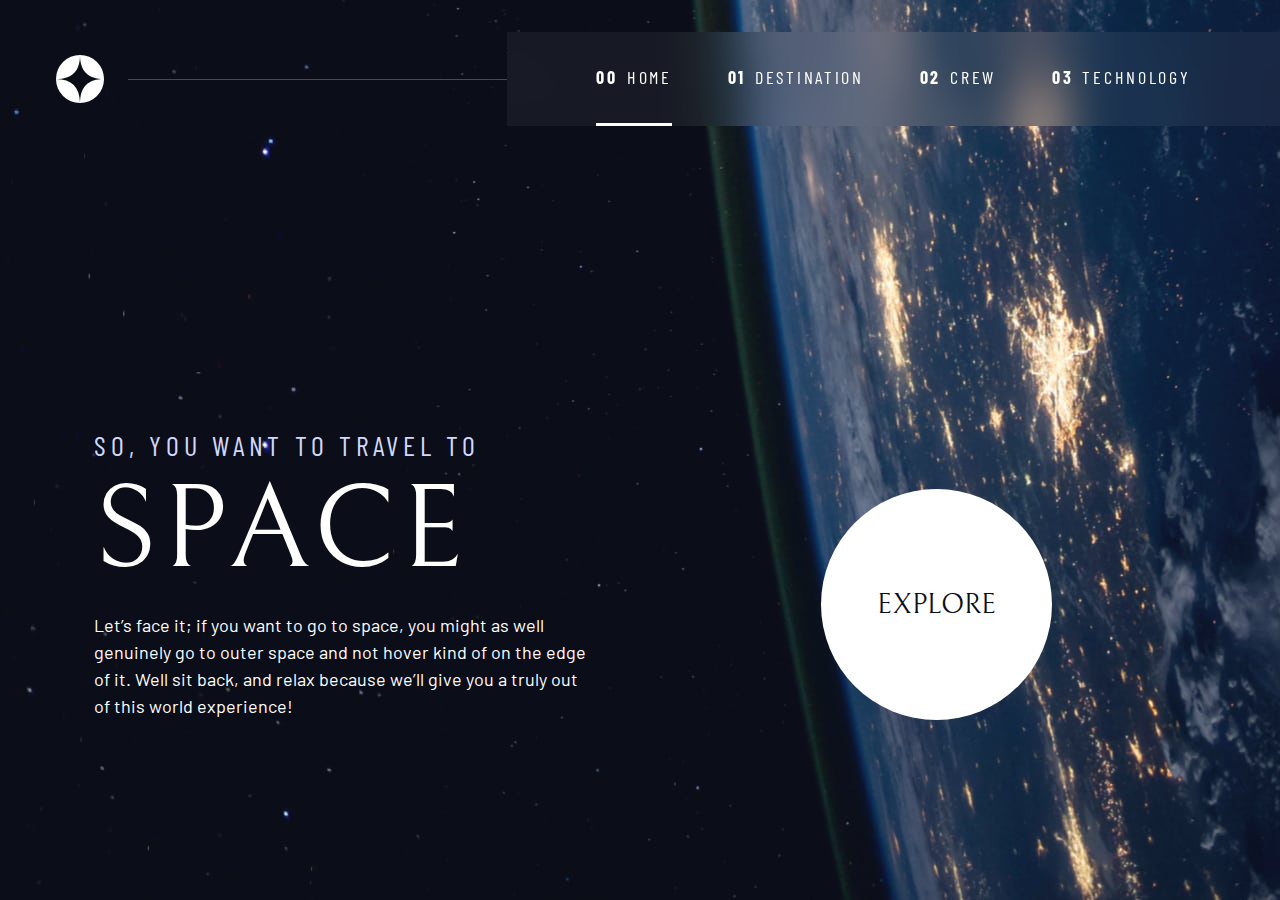
==== commit 6a74b9a8: "Devided css into sass files" ====
--- a/index.html
+++ b/index.html
@@ -16,7 +16,7 @@
     <!-- Our custom CSS -->
     <link rel="stylesheet" href="css/index.css" />
     <title>Frontend Mentor | Space tourism website</title>
-    <script src="index.js" defer></script>
+    <script src="js/navigation.js" defer></script>
   </head>
   <body class="home">
     <a class="skip-to-content" href="#main">Skip to content</a>
@@ -48,7 +48,7 @@
     </header>
 
     <main id="main" class="grid-container grid-container--home">
-      <div>
+      <div class="flow">
         <h1 class="text-accent fs-500 ff-sans-cond uppercase letter-spacing-1">
           So, you want to travel to <span class="d-block fs-900 ff-serif text-white">Space</span>
         </h1>
@@ -59,7 +59,7 @@
         </p>
       </div>
       <div>
-        <a href="pages/destination.html" class="large-button uppercase ff-serif text-dark bg-white">Explore</a>
+        <a href="pages/destination.html" class="large-button uppercase ff-serif text-dark bg-white fs-500">Explore</a>
       </div>
     </main>
   </body>
--- a/css/index.css
+++ b/css/index.css
@@ -1,15 +1,10 @@
-/* ------------------- */
-/* Custom properties   */
-/* ------------------- */
-
 :root {
   /* colors */
   --clr-dark: 230 35% 7%;
   --clr-light: 231 77% 90%;
   --clr-white: 0 0% 100%;
-
   /* font-sizes */
-  --fs-900: clamp(5rem, 8vw + 1rem, 9.375rem);
+  --fs-900: clamp(4rem, 8vw + 1rem, 9.375rem);
   --fs-800: 3.5rem;
   --fs-700: 1.5rem;
   --fs-600: 1rem;
@@ -17,7 +12,6 @@
   --fs-400: 0.9375rem;
   --fs-300: 1rem;
   --fs-200: 0.875rem;
-
   /* font-families */
   --ff-serif: "Bellefair", serif;
   --ff-sans-cond: "Barlow Condensed", sans-serif;
@@ -33,7 +27,6 @@
     --fs-400: 1rem;
   }
 }
-
 @media (min-width: 45em) {
   :root {
     /* font-sizes */
@@ -44,14 +37,168 @@
     --fs-400: 1.125rem;
   }
 }
-
-/* ------------------- */
-/* Reset               */
-/* ------------------- */
-
-/* https://piccalil.li/blog/a-modern-css-reset/ */
-
-/* Box sizing */
+.flex {
+  display: flex;
+  gap: var(--gap, 1rem);
+}
+
+.grid {
+  display: grid;
+  gap: var(--gap, 1rem);
+}
+
+.d-block {
+  display: block;
+}
+
+.flow > * + * {
+  margin-top: var(--flow-space, 1rem);
+}
+
+.flow--space-small {
+  --flow-space: 0.75rem;
+}
+
+.container {
+  padding-inline: 2em;
+  margin-inline: auto;
+  max-width: 80rem;
+}
+
+.sr-only {
+  position: absolute;
+  width: 1px;
+  height: 1px;
+  padding: 0;
+  margin: -1px;
+  overflow: hidden;
+  clip: rect(0, 0, 0, 0);
+  white-space: nowrap;
+  /* added line */
+  border: 0;
+}
+
+.skip-to-content {
+  position: absolute;
+  z-index: 9999;
+  background: hsl(var(--clr-white));
+  color: hsl(var(--clr-dark));
+  padding: 0.5em 1em;
+  margin-inline: auto;
+  transform: translateY(-100%);
+  transition: transform 250ms ease-in;
+}
+
+.skip-to-content:focus {
+  transform: translateY(0);
+}
+
+/* colors */
+.bg-dark {
+  background-color: hsl(var(--clr-dark));
+}
+
+.bg-accent {
+  background-color: hsl(var(--clr-light));
+}
+
+.bg-white {
+  background-color: hsl(var(--clr-white));
+}
+
+.text-dark {
+  color: hsl(var(--clr-dark));
+}
+
+.text-accent {
+  color: hsl(var(--clr-light));
+}
+
+.text-white {
+  color: hsl(var(--clr-white));
+}
+
+/* typography */
+.ff-serif {
+  font-family: var(--ff-serif);
+}
+
+.ff-sans-cond {
+  font-family: var(--ff-sans-cond);
+}
+
+.ff-sans-normal {
+  font-family: var(--ff-sans-normal);
+}
+
+.letter-spacing-1 {
+  letter-spacing: 4.75px;
+}
+
+.letter-spacing-2 {
+  letter-spacing: 2.7px;
+}
+
+.letter-spacing-3 {
+  letter-spacing: 2.35px;
+}
+
+.uppercase {
+  text-transform: uppercase;
+}
+
+.fs-900 {
+  font-size: var(--fs-900);
+}
+
+.fs-800 {
+  font-size: var(--fs-800);
+}
+
+.fs-700 {
+  font-size: var(--fs-700);
+}
+
+.fs-600 {
+  font-size: var(--fs-600);
+}
+
+.fs-500 {
+  font-size: var(--fs-500);
+}
+
+.fs-400 {
+  font-size: var(--fs-400);
+}
+
+.fs-300 {
+  font-size: var(--fs-300);
+}
+
+.fs-200 {
+  font-size: var(--fs-200);
+}
+
+.fs-900,
+.fs-800,
+.fs-700,
+.fs-600 {
+  line-height: 1.1;
+}
+
+.numbered-title {
+  font-family: var(--ff-sans-cond);
+  font-size: var(--fs-500);
+  text-transform: uppercase;
+  letter-spacing: 4.72px;
+}
+
+.numbered-title span {
+  margin-right: 0.5em;
+  font-weight: 700;
+  color: hsl(var(--clr-white)/0.25);
+}
+
 *,
 *::before,
 *::after {
@@ -89,21 +236,17 @@
   background-color: hsl(var(--clr-dark));
   line-height: 1.5;
   min-height: 100vh;
-
   display: grid;
   grid-template-rows: min-content 1fr;
-
   overflow-x: hidden;
 }
 
-/* make images easier to work with */
 img,
 picutre {
   max-width: 100%;
   display: block;
 }
 
-/* make form elements easier to work with */
 input,
 button,
 textarea,
@@ -114,205 +257,14 @@
 /* remove animations for people who've turned them off */
 @media (prefers-reduced-motion: reduce) {
   *,
-  *::before,
-  *::after {
+*::before,
+*::after {
     animation-duration: 0.01ms !important;
     animation-iteration-count: 1 !important;
     transition-duration: 0.01ms !important;
     scroll-behavior: auto !important;
   }
 }
-
-/* ------------------- */
-/* Utility classes     */
-/* ------------------- */
-
-/* general */
-
-.flex {
-  display: flex;
-  gap: var(--gap, 1rem);
-}
-
-.grid {
-  display: grid;
-  gap: var(--gap, 1rem);
-}
-
-.d-block {
-  display: block;
-}
-
-.flow > *:where(:not(:first-child)) {
-  margin-top: var(--flow-space, 1rem);
-}
-
-.flow--space-small {
-  --flow-space: 0.75rem;
-}
-
-.container {
-  padding-inline: 2em;
-  margin-inline: auto;
-  max-width: 80rem;
-}
-
-.sr-only {
-  position: absolute;
-  width: 1px;
-  height: 1px;
-  padding: 0;
-  margin: -1px;
-  overflow: hidden;
-  clip: rect(0, 0, 0, 0);
-  white-space: nowrap; /* added line */
-  border: 0;
-}
-
-.skip-to-content {
-  position: absolute;
-  z-index: 9999;
-  background: hsl(var(--clr-white));
-  color: hsl(var(--clr-dark));
-  padding: 0.5em 1em;
-  margin-inline: auto;
-  transform: translateY(-100%);
-  transition: transform 250ms ease-in;
-}
-
-.skip-to-content:focus {
-  transform: translateY(0);
-}
-
-/* colors */
-
-.bg-dark {
-  background-color: hsl(var(--clr-dark));
-}
-.bg-accent {
-  background-color: hsl(var(--clr-light));
-}
-.bg-white {
-  background-color: hsl(var(--clr-white));
-}
-
-.text-dark {
-  color: hsl(var(--clr-dark));
-}
-.text-accent {
-  color: hsl(var(--clr-light));
-}
-.text-white {
-  color: hsl(var(--clr-white));
-}
-
-/* typography */
-
-.ff-serif {
-  font-family: var(--ff-serif);
-}
-.ff-sans-cond {
-  font-family: var(--ff-sans-cond);
-}
-.ff-sans-normal {
-  font-family: var(--ff-sans-normal);
-}
-
-.letter-spacing-1 {
-  letter-spacing: 4.75px;
-}
-.letter-spacing-2 {
-  letter-spacing: 2.7px;
-}
-.letter-spacing-3 {
-  letter-spacing: 2.35px;
-}
-
-.uppercase {
-  text-transform: uppercase;
-}
-
-.fs-900 {
-  font-size: var(--fs-900);
-}
-.fs-800 {
-  font-size: var(--fs-800);
-}
-.fs-700 {
-  font-size: var(--fs-700);
-}
-.fs-600 {
-  font-size: var(--fs-600);
-}
-.fs-500 {
-  font-size: var(--fs-500);
-}
-.fs-400 {
-  font-size: var(--fs-400);
-}
-.fs-300 {
-  font-size: var(--fs-300);
-}
-.fs-200 {
-  font-size: var(--fs-200);
-}
-
-.fs-900,
-.fs-800,
-.fs-700,
-.fs-600 {
-  line-height: 1.1;
-}
-
-.numbered-title {
-  font-family: var(--ff-sans-cond);
-  font-size: var(--fs-500);
-  text-transform: uppercase;
-  letter-spacing: 4.72px;
-}
-
-.numbered-title span {
-  margin-right: 0.5em;
-  font-weight: 700;
-  color: hsl(var(--clr-white) / 0.25);
-}
-
-/* ------------------- */
-/* Compontents         */
-/* ------------------- */
-
-.large-button {
-  font-size: 2rem;
-  position: relative;
-  z-index: 1;
-  display: inline-grid;
-  place-items: center;
-  padding: 0 2em;
-  border-radius: 50%;
-  aspect-ratio: 1;
-  text-decoration: none;
-}
-
-.large-button::after {
-  content: "";
-  position: absolute;
-  z-index: -1;
-  width: 100%;
-  height: 100%;
-  background: hsl(var(--clr-white) / 0.1);
-  border-radius: 50%;
-  opacity: 0;
-  transition: opacity 500ms linear, transform 750ms ease-in-out;
-}
-
-.large-button:hover::after,
-.large-button:focus::after {
-  opacity: 1;
-  transform: scale(1.5);
-}
-
-/* primary-header */
-
 .logo {
   margin: 1.5rem clamp(1.5rem, 5vw, 3.5rem);
 }
@@ -328,7 +280,7 @@
   list-style: none;
   padding: 0;
   margin: 0;
-  background: hsl(var(--clr-white) / 0.05);
+  background: hsl(var(--clr-white)/0.05);
   backdrop-filter: blur(1.5rem);
 }
 
@@ -359,7 +311,7 @@
     transition: transform 500ms ease-in-out;
   }
 
-  .primary-navigation[data-visible="true"] {
+  .primary-navigation[data-visible=true] {
     transform: translateX(0);
   }
 
@@ -374,7 +326,7 @@
     right: 1rem;
     top: 2rem;
     background: transparent;
-    background-image: url(./assets/shared/icon-hamburger.svg);
+    background-image: url(../assets/shared/icon-hamburger.svg);
     background-repeat: no-repeat;
     background-position: center;
     width: 1.5rem;
@@ -382,8 +334,8 @@
     border: 0;
   }
 
-  .mobile-nav-toggle[aria-expanded="true"] {
-    background-image: url(./assets/shared/icon-close.svg);
+  .mobile-nav-toggle[aria-expanded=true] {
+    background-image: url(../assets/shared/icon-close.svg);
   }
 
   .mobile-nav-toggle:focus-visible {
@@ -391,19 +343,16 @@
     outline-offset: 5px;
   }
 }
-
 @media (min-width: 35em) {
   .primary-navigation {
     padding-inline: clamp(3rem, 7vw, 7rem);
   }
 }
-
 @media (min-width: 35em) and (max-width: 44.999em) {
   .primary-navigation a > span {
     display: none;
   }
 }
-
 @media (min-width: 45em) {
   .primary-header::after {
     content: "";
@@ -412,7 +361,7 @@
     height: 1px;
     width: 100%;
     margin-right: -2.5rem;
-    background: hsl(var(--clr-white) / 0.25);
+    background: hsl(var(--clr-white)/0.25);
     order: 1;
   }
 
@@ -423,29 +372,53 @@
   .primary-navigation {
     margin-block: 2rem;
   }
+}
+.large-button {
+  position: relative;
+  z-index: 1;
+  display: inline-grid;
+  place-items: center;
+  padding: 0 2em;
+  border-radius: 50%;
+  aspect-ratio: 1;
+  text-decoration: none;
+}
+
+.large-button::after {
+  content: "";
+  position: absolute;
+  z-index: -1;
+  width: 100%;
+  height: 100%;
+  background: hsl(var(--clr-white)/0.1);
+  border-radius: 50%;
+  opacity: 0;
+  transition: opacity 500ms linear, transform 750ms ease-in-out;
+}
+
+.large-button:hover::after,
+.large-button:focus::after {
+  opacity: 1;
+  transform: scale(1.5);
 }
 
 .underline-indicators > * {
   cursor: pointer;
   padding: var(--underline-gap, 0.5rem) 0;
   border: 0;
-  border-bottom: 0.2rem solid hsl(var(--clr-white) / 0);
+  border-bottom: 0.2rem solid hsl(var(--clr-white)/0);
   background-color: transparent;
 }
 
 .underline-indicators > *:hover,
 .underline-indicators > *:focus {
-  border-color: hsl(var(--clr-white) / 0.5);
+  border-color: hsl(var(--clr-white)/0.5);
 }
 
 .underline-indicators > .active,
-.underline-indicators > [aria-selected="true"] {
-  color: hsl(var(--clr-white) / 1);
-  border-color: hsl(var(--clr-white) / 1);
-}
-
-.tab-list {
-  --gap: 2rem;
+.underline-indicators > [aria-selected=true] {
+  color: hsl(var(--clr-white)/1);
+  border-color: hsl(var(--clr-white)/1);
 }
 
 .dot-indicators > * {
@@ -453,83 +426,69 @@
   border: 0;
   border-radius: 50%;
   padding: 0.5em;
-  background-color: hsl(var(--clr-white) / 0.25);
+  background-color: hsl(var(--clr-white)/0.25);
 }
 
 .dot-indicators > *:hover,
 .dot-indicators > *:focus {
-  background-color: hsl(var(--clr-white) / 0.5);
-}
-
-.dot-indicators > [aria-selected="true"] {
-  background-color: hsl(var(--clr-white) / 1);
-}
-
-/* ----------------------------- */
-/* Page specific background      */
-/* ----------------------------- */
+  background-color: hsl(var(--clr-white)/0.5);
+}
+
+.dot-indicators > [aria-selected=true] {
+  background-color: hsl(var(--clr-white)/1);
+}
+
+.tab-list {
+  --gap: 2rem;
+}
+
 body {
   background-size: cover;
   background-position: bottom center;
 }
+
 /* home */
 .home {
-  background-image: url(./assets/home/background-home-mobile.jpg);
+  background-image: url(../assets/home/background-home-mobile.jpg);
+}
+
+.destination {
+  background-image: url(../assets/destination/background-destination-mobile.jpg);
+}
+
+.crew {
+  background-image: url(../assets/home/background-crew-mobile.jpg);
 }
 
 @media (min-width: 35rem) {
   .home {
     background-position: center center;
-    background-image: url(./assets/home/background-home-tablet.jpg);
-  }
-}
-
+    background-image: url(../assets/home/background-home-tablet.jpg);
+  }
+
+  .destination {
+    background-position: center center;
+    background-image: url(../assets/destination/background-destination-tablet.jpg);
+  }
+
+  .crew {
+    background-position: center center;
+    background-image: url(../assets/crew/background-crew-tablet.jpg);
+  }
+}
 @media (min-width: 45rem) {
   .home {
-    background-image: url(./assets/home/background-home-desktop.jpg);
-  }
-}
-
-/* destination */
-.destination {
-  background-image: url(./assets/destination/background-destination-mobile.jpg);
-}
-
-@media (min-width: 35rem) {
+    background-image: url(../assets/home/background-home-desktop.jpg);
+  }
+
   .destination {
-    background-position: center center;
-    background-image: url(./assets/destination/background-destination-tablet.jpg);
-  }
-}
-
-@media (min-width: 45rem) {
-  .destination {
-    background-image: url(./assets/destination/background-destination-desktop.jpg);
-  }
-}
-
-/* crew */
-.crew {
-  background-image: url(./assets/home/background-crew-mobile.jpg);
-}
-
-@media (min-width: 35rem) {
+    background-image: url(../assets/destination/background-destination-desktop.jpg);
+  }
+
   .crew {
-    background-position: center center;
-    background-image: url(./assets/crew/background-crew-tablet.jpg);
-  }
-}
-
-@media (min-width: 45rem) {
-  .crew {
-    background-image: url(./assets/crew/background-crew-desktop.jpg);
-  }
-}
-
-/* ----------------------------- */
-/* Layout                        */
-/* ----------------------------- */
-
+    background-image: url(../assets/crew/background-crew-desktop.jpg);
+  }
+}
 .grid-container {
   text-align: center;
   display: grid;
@@ -547,14 +506,9 @@
 }
 
 /* destination layout */
-
 .grid-container--destination {
   --flow-space: 2rem;
-  grid-template-areas:
-    "title"
-    "image"
-    "tabs"
-    "content";
+  grid-template-areas: "title" "image" "tabs" "content";
 }
 
 .grid-container--destination > picture {
@@ -573,7 +527,7 @@
 
 .destination-meta {
   flex-direction: column;
-  border-top: 1px solid hsl(var(--clr-white) / 0.1);
+  border-top: 1px solid hsl(var(--clr-white)/0.1);
   padding-top: 2.5rem;
   margin-top: 2.5rem;
 }
@@ -583,20 +537,15 @@
 }
 
 /* crew layout */
-
 .grid-container--crew {
   --flow-space: 2rem;
-  grid-template-areas:
-    "title"
-    "image"
-    "tabs"
-    "content";
+  grid-template-areas: "title" "image" "tabs" "content";
 }
 
 .grid-container--crew > picture {
   grid-area: image;
   max-width: 60%;
-  border-bottom: 1px solid hsl(var(--clr-white) / 0.1);
+  border-bottom: 1px solid hsl(var(--clr-white)/0.1);
 }
 
 .grid-container--crew > .dot-indicators {
@@ -608,7 +557,7 @@
 }
 
 .crew-details h2 {
-  color: hsl(var(--clr-white) / 0.5);
+  color: hsl(var(--clr-white)/0.5);
 }
 
 @media (min-width: 35em) {
@@ -624,19 +573,14 @@
 
   .grid-container--crew {
     padding-bottom: 0;
-    grid-template-areas:
-      "title"
-      "content"
-      "tabs"
-      "image";
-  }
-}
-
+    grid-template-areas: "title" "content" "tabs" "image";
+  }
+}
 @media (min-width: 45em) {
   .grid-container {
     text-align: left;
     column-gap: var(--container-gap, 2rem);
-    grid-template-columns: minmax(1rem, 1fr) repeat(2, minmax(0, 30rem)) minmax(1rem, 1fr);
+    grid-template-columns: minmax(1rem, 1fr) repeat(2, minmax(0, 45rem)) minmax(1rem, 1fr);
   }
 
   .grid-container--home {
@@ -655,10 +599,7 @@
   .grid-container--destination {
     justify-items: start;
     align-content: start;
-    grid-template-areas:
-      ". title title ."
-      ". image tabs ."
-      ". image content .";
+    grid-template-areas: ". title title ." ". image tabs ." ". image content .";
   }
 
   .grid-container--destination > picture {
@@ -673,10 +614,7 @@
   .grid-container--crew {
     grid-template-columns: minmax(1rem, 1fr) minmax(0, 37rem) minmax(0, 23rem) minmax(1rem, 1fr);
     justify-items: start;
-    grid-template-areas:
-      ". title title ."
-      ". content image ."
-      ". tabs image .";
+    grid-template-areas: ". title title ." ". content image ." ". tabs image .";
   }
 
   .grid-container--crew > picture {
